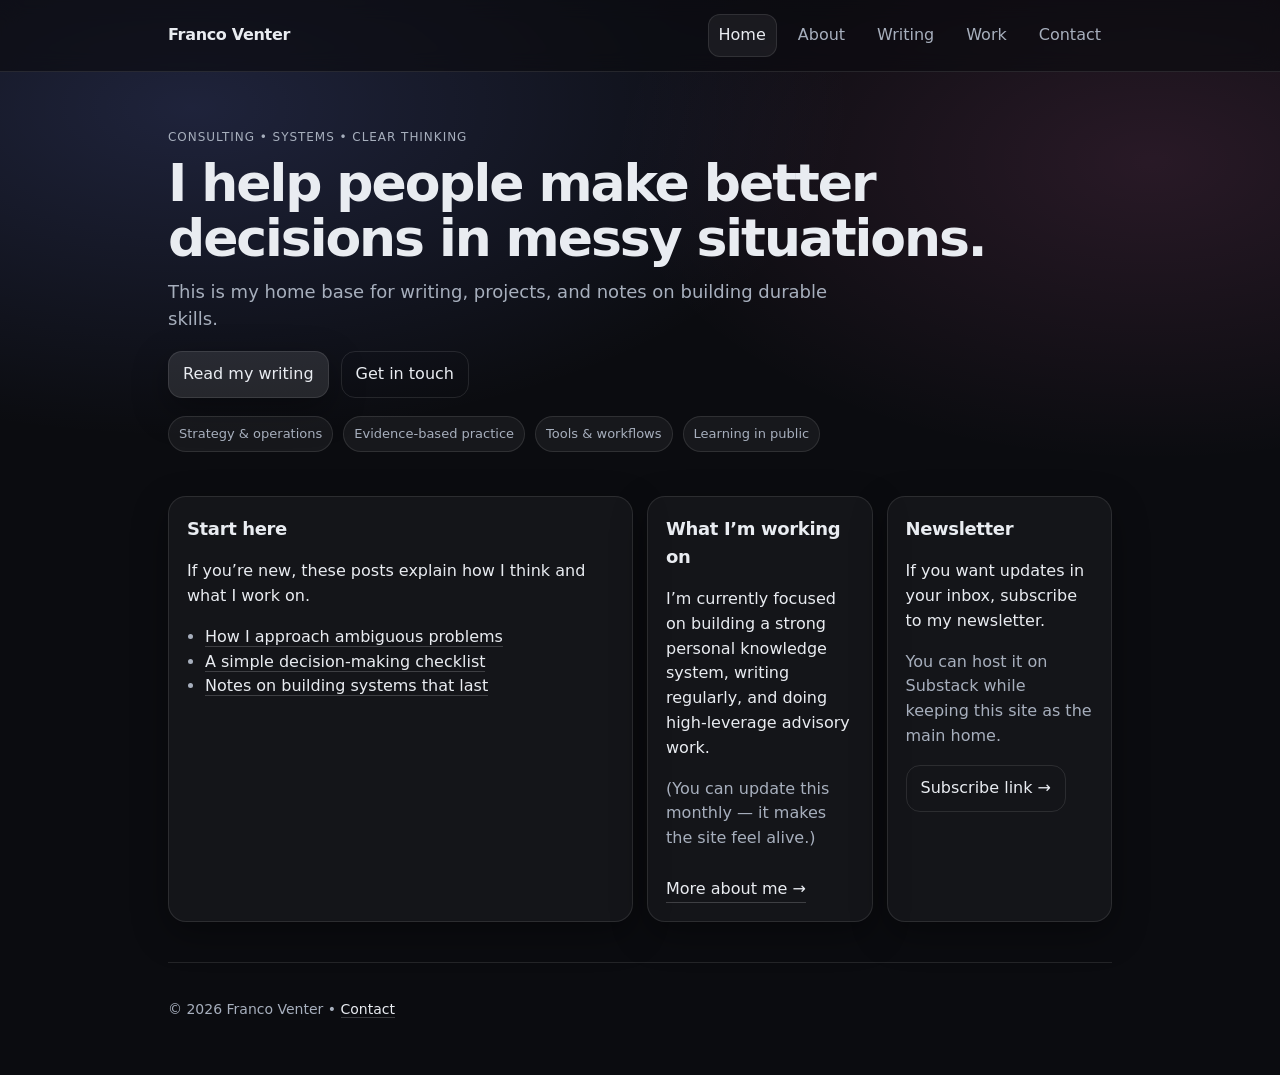
==== index.html @ a96e70d2 "Initial commit" ====
<!doctype html>
<html lang="en">
<head>
  <meta charset="UTF-8" />
  <meta name="viewport" content="width=device-width, initial-scale=1" />
  <title>Franco Venter</title>
  <meta name="description" content="Personal site of Franco Venter — writing, work, and ways to connect." />
  <link rel="stylesheet" href="css/styles.css" />
</head>

<body>
  <header class="site-header">
    <div class="container">
      <a class="brand" href="index.html">Franco Venter</a>

      <nav class="nav">
        <a class="nav-link is-active" href="index.html">Home</a>
        <a class="nav-link" href="about.html">About</a>
        <a class="nav-link" href="writing.html">Writing</a>
        <a class="nav-link" href="work.html">Work</a>
        <a class="nav-link" href="contact.html">Contact</a>
      </nav>
    </div>
  </header>

  <main class="container">
    <section class="hero">
      <p class="kicker">Consulting • Systems • Clear thinking</p>
      <h1>I help people make better decisions in messy situations.</h1>
      <p class="lede">
        This is my home base for writing, projects, and notes on building durable skills.
      </p>

      <div class="cta-row">
        <a class="button" href="writing.html">Read my writing</a>
        <a class="button button-ghost" href="contact.html">Get in touch</a>
      </div>

      <div class="pill-row">
        <span class="pill">Strategy & operations</span>
        <span class="pill">Evidence-based practice</span>
        <span class="pill">Tools & workflows</span>
        <span class="pill">Learning in public</span>
      </div>
    </section>

    <section class="grid">
      <article class="card">
        <h2>Start here</h2>
        <p>
          If you’re new, these posts explain how I think and what I work on.
        </p>
        <ul class="list">
          <li><a href="posts/post-1.html">How I approach ambiguous problems</a></li>
          <li><a href="posts/post-2.html">A simple decision-making checklist</a></li>
          <li><a href="posts/post-3.html">Notes on building systems that last</a></li>
        </ul>
      </article>

      <article class="card">
        <h2>What I’m working on</h2>
        <p>
          I’m currently focused on building a strong personal knowledge system, writing regularly,
          and doing high-leverage advisory work.
        </p>
        <p class="muted">
          (You can update this monthly — it makes the site feel alive.)
        </p>
        <a class="text-link" href="about.html">More about me →</a>
      </article>

      <article class="card">
        <h2>Newsletter</h2>
        <p>
          If you want updates in your inbox, subscribe to my newsletter.
        </p>
        <p class="muted">
          You can host it on Substack while keeping this site as the main home.
        </p>
        <a class="button button-ghost" href="contact.html">Subscribe link →</a>
      </article>
    </section>

    <footer class="footer">
      <p>© <span id="year"></span> Franco Venter • <a href="contact.html">Contact</a></p>
    </footer>
  </main>

  <script>
    document.getElementById("year").textContent = new Date().getFullYear();
  </script>
</body>
</html>
---- css/styles.css ----
:root{
  --bg: #0b0c10;
  --panel: #101218;
  --text: #e9ecf1;
  --muted: #a7afbd;
  --border: rgba(255,255,255,.10);
  --shadow: 0 12px 35px rgba(0,0,0,.35);
  --radius: 18px;
  --max: 980px;
}

*{ box-sizing: border-box; }

html, body{
  margin: 0;
  padding: 0;
  background: radial-gradient(1200px 600px at 15% 10%, rgba(120,140,255,.18), transparent 55%),
              radial-gradient(900px 500px at 90% 15%, rgba(255,120,200,.12), transparent 60%),
              var(--bg);
  color: var(--text);
  font-family: ui-sans-serif, system-ui, -apple-system, Segoe UI, Roboto, Helvetica, Arial, "Apple Color Emoji","Segoe UI Emoji";
  line-height: 1.55;
}

a{ color: inherit; }

.container{
  width: 100%;
  max-width: var(--max);
  margin: 0 auto;
  padding: 0 18px;
}

.site-header{
  position: sticky;
  top: 0;
  z-index: 50;
  backdrop-filter: blur(10px);
  background: rgba(11,12,16,.65);
  border-bottom: 1px solid var(--border);
}

.site-header .container{
  display: flex;
  align-items: center;
  justify-content: space-between;
  padding: 14px 18px;
}

.brand{
  font-weight: 700;
  letter-spacing: -0.02em;
  text-decoration: none;
}

.nav{
  display: flex;
  gap: 10px;
  flex-wrap: wrap;
  justify-content: flex-end;
}

.nav-link{
  text-decoration: none;
  padding: 8px 10px;
  border-radius: 12px;
  border: 1px solid transparent;
  color: var(--muted);
}

.nav-link:hover{
  border-color: var(--border);
  color: var(--text);
}

.nav-link.is-active{
  background: rgba(255,255,255,.06);
  border-color: var(--border);
  color: var(--text);
}

.hero{
  padding: 56px 0 26px;
}

.kicker{
  margin: 0 0 10px;
  color: var(--muted);
  letter-spacing: .08em;
  text-transform: uppercase;
  font-size: 12px;
}

h1{
  margin: 0 0 12px;
  font-size: clamp(34px, 4.5vw, 52px);
  letter-spacing: -0.04em;
  line-height: 1.05;
}

.lede{
  margin: 0 0 18px;
  color: var(--muted);
  font-size: 18px;
  max-width: 62ch;
}

.cta-row{
  display: flex;
  gap: 12px;
  flex-wrap: wrap;
  margin: 16px 0 18px;
}

.button{
  display: inline-flex;
  align-items: center;
  justify-content: center;
  padding: 10px 14px;
  border-radius: 14px;
  background: rgba(255,255,255,.10);
  border: 1px solid var(--border);
  text-decoration: none;
  box-shadow: var(--shadow);
}

.button:hover{
  background: rgba(255,255,255,.14);
}

.button-ghost{
  background: transparent;
  box-shadow: none;
}

.pill-row{
  display: flex;
  gap: 10px;
  flex-wrap: wrap;
}

.pill{
  padding: 7px 10px;
  border-radius: 999px;
  border: 1px solid var(--border);
  background: rgba(255,255,255,.05);
  color: var(--muted);
  font-size: 13px;
}

.grid{
  display: grid;
  grid-template-columns: repeat(12, 1fr);
  gap: 14px;
  padding: 18px 0 40px;
}

.card{
  grid-column: span 12;
  padding: 18px;
  border-radius: var(--radius);
  background: rgba(255,255,255,.04);
  border: 1px solid var(--border);
  box-shadow: var(--shadow);
}

@media (min-width: 880px){
  .card:nth-child(1){ grid-column: span 6; }
  .card:nth-child(2){ grid-column: span 3; }
  .card:nth-child(3){ grid-column: span 3; }
}

h2{
  margin: 0 0 10px;
  font-size: 18px;
  letter-spacing: -0.02em;
}

.list{
  margin: 10px 0 0;
  padding-left: 18px;
  color: var(--muted);
}

.list a{
  color: var(--text);
  text-decoration: none;
  border-bottom: 1px solid rgba(255,255,255,.18);
}

.list a:hover{
  border-bottom-color: rgba(255,255,255,.35);
}

.muted{
  color: var(--muted);
}

.text-link{
  display: inline-block;
  margin-top: 10px;
  color: var(--text);
  text-decoration: none;
  border-bottom: 1px solid rgba(255,255,255,.18);
}

.text-link:hover{
  border-bottom-color: rgba(255,255,255,.35);
}

.footer{
  padding: 22px 0 40px;
  border-top: 1px solid var(--border);
  color: var(--muted);
  font-size: 14px;
}

.footer a{
  color: var(--text);
  text-decoration: none;
  border-bottom: 1px solid rgba(255,255,255,.18);
}
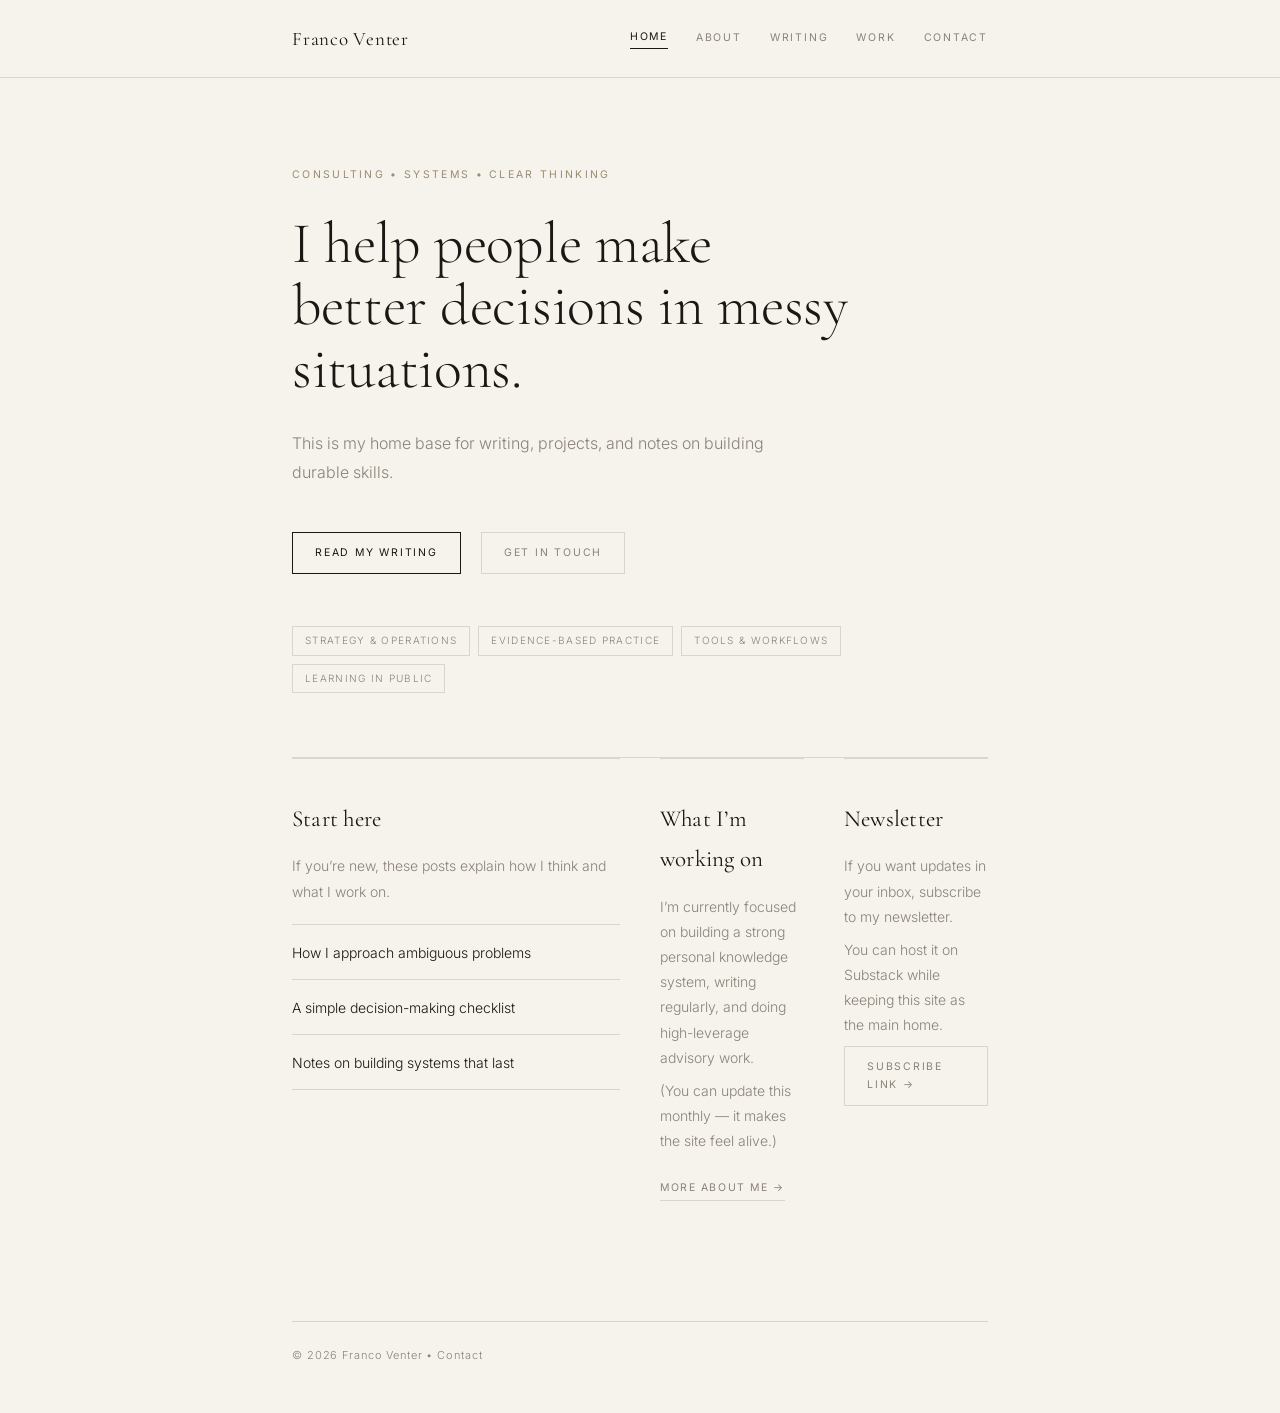
==== commit f3589aa0: "Redesign site with luxury editorial aesthetic Replace dark glassmorphism theme with warm ivory, deep" ====
--- a/index.html
+++ b/index.html
@@ -5,6 +5,8 @@
   <meta name="viewport" content="width=device-width, initial-scale=1" />
   <title>Franco Venter</title>
   <meta name="description" content="Personal site of Franco Venter — writing, work, and ways to connect." />
+  <link rel="preconnect" href="https://fonts.googleapis.com" />
+  <link rel="preconnect" href="https://fonts.gstatic.com" crossorigin />
   <link rel="stylesheet" href="css/styles.css" />
 </head>
 
--- a/css/styles.css
+++ b/css/styles.css
@@ -1,222 +1,413 @@
-:root{
-  --bg: #0b0c10;
-  --panel: #101218;
-  --text: #e9ecf1;
-  --muted: #a7afbd;
-  --border: rgba(255,255,255,.10);
-  --shadow: 0 12px 35px rgba(0,0,0,.35);
-  --radius: 18px;
-  --max: 980px;
-}
-
-*{ box-sizing: border-box; }
-
-html, body{
+/* =====================================================
+   Franco Venter — Personal Site
+   Design: Luxury editorial — warm ivory, deep ink,
+   champagne gold accent. Cormorant Garamond + Inter.
+   ===================================================== */
+
+@import url('https://fonts.googleapis.com/css2?family=Cormorant+Garamond:ital,wght@0,300;0,400;0,500;1,300;1,400&family=Inter:wght@300;400&display=swap');
+
+/* ─── Tokens ──────────────────────────────────────────── */
+
+:root {
+  --ivory:  #F6F3EC;     /* warm off-white base              */
+  --ink:    #1A1714;     /* near-black, slightly warm        */
+  --gold:   #9B8B72;     /* muted champagne — use sparingly  */
+  --muted:  #8A8278;     /* secondary text, borders          */
+  --border: rgba(26, 23, 20, 0.13);
+  --max:    760px;
+  --ease:   cubic-bezier(0.4, 0, 0.2, 1);
+}
+
+/* ─── Reset ───────────────────────────────────────────── */
+
+*, *::before, *::after {
+  box-sizing: border-box;
   margin: 0;
   padding: 0;
-  background: radial-gradient(1200px 600px at 15% 10%, rgba(120,140,255,.18), transparent 55%),
-              radial-gradient(900px 500px at 90% 15%, rgba(255,120,200,.12), transparent 60%),
-              var(--bg);
-  color: var(--text);
-  font-family: ui-sans-serif, system-ui, -apple-system, Segoe UI, Roboto, Helvetica, Arial, "Apple Color Emoji","Segoe UI Emoji";
-  line-height: 1.55;
-}
-
-a{ color: inherit; }
-
-.container{
+}
+
+html {
+  font-size: 16px;
+  -webkit-font-smoothing: antialiased;
+  -moz-osx-font-smoothing: grayscale;
+  text-rendering: optimizeLegibility;
+}
+
+body {
+  background-color: var(--ivory);
+  color: var(--ink);
+  font-family: 'Inter', -apple-system, 'Helvetica Neue', sans-serif;
+  font-weight: 300;
+  line-height: 1.75;
+}
+
+a {
+  color: inherit;
+  text-decoration: none;
+}
+
+/* ─── Page entrance ───────────────────────────────────── */
+
+@keyframes pageIn {
+  from { opacity: 0; transform: translateY(10px); }
+  to   { opacity: 1; transform: translateY(0);    }
+}
+
+main {
+  animation: pageIn 0.75s var(--ease) both;
+}
+
+/* ─── Container ───────────────────────────────────────── */
+
+.container {
   width: 100%;
   max-width: var(--max);
   margin: 0 auto;
-  padding: 0 18px;
-}
-
-.site-header{
+  padding: 0 32px;
+}
+
+/* ─── Header ──────────────────────────────────────────── */
+
+.site-header {
   position: sticky;
   top: 0;
   z-index: 50;
-  backdrop-filter: blur(10px);
-  background: rgba(11,12,16,.65);
+  background-color: var(--ivory);
   border-bottom: 1px solid var(--border);
 }
 
-.site-header .container{
+.site-header .container {
   display: flex;
   align-items: center;
   justify-content: space-between;
-  padding: 14px 18px;
-}
-
-.brand{
-  font-weight: 700;
-  letter-spacing: -0.02em;
-  text-decoration: none;
-}
-
-.nav{
+  padding-top: 22px;
+  padding-bottom: 22px;
+}
+
+.brand {
+  font-family: 'Cormorant Garamond', Georgia, serif;
+  font-size: 19px;
+  font-weight: 400;
+  letter-spacing: 0.04em;
+  color: var(--ink);
+}
+
+.nav {
   display: flex;
-  gap: 10px;
+  gap: 28px;
   flex-wrap: wrap;
   justify-content: flex-end;
-}
-
-.nav-link{
-  text-decoration: none;
-  padding: 8px 10px;
-  border-radius: 12px;
-  border: 1px solid transparent;
-  color: var(--muted);
-}
-
-.nav-link:hover{
-  border-color: var(--border);
-  color: var(--text);
-}
-
-.nav-link.is-active{
-  background: rgba(255,255,255,.06);
-  border-color: var(--border);
-  color: var(--text);
-}
-
-.hero{
-  padding: 56px 0 26px;
-}
-
-.kicker{
-  margin: 0 0 10px;
-  color: var(--muted);
-  letter-spacing: .08em;
-  text-transform: uppercase;
-  font-size: 12px;
-}
-
-h1{
-  margin: 0 0 12px;
-  font-size: clamp(34px, 4.5vw, 52px);
-  letter-spacing: -0.04em;
-  line-height: 1.05;
-}
-
-.lede{
-  margin: 0 0 18px;
-  color: var(--muted);
-  font-size: 18px;
-  max-width: 62ch;
-}
-
-.cta-row{
+  align-items: center;
+}
+
+.nav-link {
+  font-size: 10.5px;
+  font-weight: 400;
+  letter-spacing: 0.17em;
+  text-transform: uppercase;
+  color: var(--muted);
+  transition: color 0.35s var(--ease);
+}
+
+.nav-link:hover {
+  color: var(--ink);
+}
+
+.nav-link.is-active {
+  color: var(--ink);
+  border-bottom: 1px solid var(--ink);
+  padding-bottom: 1px;
+}
+
+/* ─── Hero ────────────────────────────────────────────── */
+
+.hero {
+  padding: 88px 0 64px;
+  border-bottom: 1px solid var(--border);
+}
+
+.kicker {
+  font-size: 10.5px;
+  font-weight: 400;
+  letter-spacing: 0.22em;
+  text-transform: uppercase;
+  color: var(--gold);
+  margin-bottom: 28px;
+}
+
+h1 {
+  font-family: 'Cormorant Garamond', Georgia, serif;
+  font-size: clamp(38px, 5.5vw, 58px);
+  font-weight: 300;
+  line-height: 1.08;
+  letter-spacing: -0.005em;
+  color: var(--ink);
+  max-width: 20ch;
+  margin-bottom: 28px;
+}
+
+.lede {
+  font-size: 16px;
+  font-weight: 300;
+  line-height: 1.85;
+  color: var(--muted);
+  max-width: 52ch;
+  margin-bottom: 44px;
+}
+
+/* ─── Buttons ─────────────────────────────────────────── */
+
+.cta-row {
   display: flex;
-  gap: 12px;
+  gap: 20px;
   flex-wrap: wrap;
-  margin: 16px 0 18px;
-}
-
-.button{
+  align-items: center;
+  margin-bottom: 52px;
+}
+
+.button {
   display: inline-flex;
   align-items: center;
-  justify-content: center;
-  padding: 10px 14px;
-  border-radius: 14px;
-  background: rgba(255,255,255,.10);
+  font-family: 'Inter', sans-serif;
+  font-size: 10.5px;
+  font-weight: 400;
+  letter-spacing: 0.17em;
+  text-transform: uppercase;
+  color: var(--ink);
+  padding: 11px 22px;
+  border: 1px solid var(--ink);
+  background: transparent;
+  transition: background-color 0.35s var(--ease), color 0.35s var(--ease);
+}
+
+.button:hover {
+  background-color: var(--ink);
+  color: var(--ivory);
+}
+
+.button-ghost {
+  border-color: var(--border);
+  color: var(--muted);
+}
+
+.button-ghost:hover {
+  background-color: transparent;
+  color: var(--ink);
+  border-color: var(--ink);
+}
+
+/* ─── Topic pills ─────────────────────────────────────── */
+
+.pill-row {
+  display: flex;
+  gap: 8px;
+  flex-wrap: wrap;
+}
+
+.pill {
+  font-size: 10px;
+  font-weight: 300;
+  letter-spacing: 0.13em;
+  text-transform: uppercase;
+  color: var(--muted);
+  padding: 5px 12px;
   border: 1px solid var(--border);
-  text-decoration: none;
-  box-shadow: var(--shadow);
-}
-
-.button:hover{
-  background: rgba(255,255,255,.14);
-}
-
-.button-ghost{
   background: transparent;
-  box-shadow: none;
-}
-
-.pill-row{
-  display: flex;
-  gap: 10px;
-  flex-wrap: wrap;
-}
-
-.pill{
-  padding: 7px 10px;
-  border-radius: 999px;
-  border: 1px solid var(--border);
-  background: rgba(255,255,255,.05);
-  color: var(--muted);
-  font-size: 13px;
-}
-
-.grid{
+}
+
+/* ─── Content grid ────────────────────────────────────── */
+
+.grid {
   display: grid;
   grid-template-columns: repeat(12, 1fr);
-  gap: 14px;
-  padding: 18px 0 40px;
-}
-
-.card{
+  column-gap: 40px;
+  padding: 0 0 80px;
+}
+
+.card {
   grid-column: span 12;
-  padding: 18px;
-  border-radius: var(--radius);
-  background: rgba(255,255,255,.04);
-  border: 1px solid var(--border);
-  box-shadow: var(--shadow);
-}
-
-@media (min-width: 880px){
-  .card:nth-child(1){ grid-column: span 6; }
-  .card:nth-child(2){ grid-column: span 3; }
-  .card:nth-child(3){ grid-column: span 3; }
-}
-
-h2{
-  margin: 0 0 10px;
-  font-size: 18px;
-  letter-spacing: -0.02em;
-}
-
-.list{
-  margin: 10px 0 0;
-  padding-left: 18px;
-  color: var(--muted);
-}
-
-.list a{
-  color: var(--text);
-  text-decoration: none;
-  border-bottom: 1px solid rgba(255,255,255,.18);
-}
-
-.list a:hover{
-  border-bottom-color: rgba(255,255,255,.35);
-}
-
-.muted{
-  color: var(--muted);
-}
-
-.text-link{
+  padding: 40px 0;
+  border-top: 1px solid var(--border);
+  background: transparent;
+}
+
+@media (min-width: 880px) {
+  .card:nth-child(1) { grid-column: span 6; }
+  .card:nth-child(2) { grid-column: span 3; }
+  .card:nth-child(3) { grid-column: span 3; }
+}
+
+/* ─── Typography ──────────────────────────────────────── */
+
+h2 {
+  font-family: 'Cormorant Garamond', Georgia, serif;
+  font-size: 23px;
+  font-weight: 400;
+  letter-spacing: 0.01em;
+  color: var(--ink);
+  margin-bottom: 14px;
+}
+
+.card > p {
+  font-size: 14px;
+  font-weight: 300;
+  color: var(--muted);
+  line-height: 1.8;
+  margin-bottom: 8px;
+}
+
+/* Article list */
+.list {
+  list-style: none;
+  padding: 0;
+  margin: 20px 0 0;
+}
+
+.list li {
+  border-top: 1px solid var(--border);
+  padding: 13px 0;
+}
+
+.list li:last-child {
+  border-bottom: 1px solid var(--border);
+}
+
+.list a {
+  font-size: 14px;
+  font-weight: 300;
+  color: var(--ink);
+  transition: color 0.35s var(--ease);
+}
+
+.list a:hover {
+  color: var(--gold);
+}
+
+.muted {
+  font-size: 13px;
+  color: var(--muted);
+  font-weight: 300;
+}
+
+/* Text link — small-caps arrow style */
+.text-link {
   display: inline-block;
-  margin-top: 10px;
-  color: var(--text);
-  text-decoration: none;
-  border-bottom: 1px solid rgba(255,255,255,.18);
-}
-
-.text-link:hover{
-  border-bottom-color: rgba(255,255,255,.35);
-}
-
-.footer{
-  padding: 22px 0 40px;
+  margin-top: 18px;
+  font-size: 10.5px;
+  font-weight: 400;
+  letter-spacing: 0.15em;
+  text-transform: uppercase;
+  color: var(--muted);
+  border-bottom: 1px solid var(--border);
+  padding-bottom: 2px;
+  transition: color 0.35s var(--ease), border-color 0.35s var(--ease);
+}
+
+.text-link:hover {
+  color: var(--ink);
+  border-color: var(--ink);
+}
+
+/* ─── Footer ──────────────────────────────────────────── */
+
+.footer {
+  padding: 24px 0 48px;
   border-top: 1px solid var(--border);
-  color: var(--muted);
+  font-size: 11px;
+  font-weight: 300;
+  letter-spacing: 0.08em;
+  color: var(--muted);
+}
+
+.footer a {
+  color: var(--muted);
+  transition: color 0.35s var(--ease);
+}
+
+.footer a:hover {
+  color: var(--ink);
+}
+
+/* ─── Inner pages ─────────────────────────────────────── */
+
+.page-header {
+  padding: 72px 0 56px;
+  border-bottom: 1px solid var(--border);
+}
+
+.page-label {
+  font-size: 10.5px;
+  font-weight: 400;
+  letter-spacing: 0.22em;
+  text-transform: uppercase;
+  color: var(--gold);
+  margin-bottom: 20px;
+}
+
+.page-title {
+  font-family: 'Cormorant Garamond', Georgia, serif;
+  font-size: clamp(32px, 4vw, 48px);
+  font-weight: 300;
+  line-height: 1.1;
+  letter-spacing: -0.005em;
+  color: var(--ink);
+}
+
+.page-body {
+  padding: 56px 0 80px;
+}
+
+.page-note {
   font-size: 14px;
-}
-
-.footer a{
-  color: var(--text);
-  text-decoration: none;
-  border-bottom: 1px solid rgba(255,255,255,.18);
-}
+  font-weight: 300;
+  color: var(--muted);
+  line-height: 1.85;
+  max-width: 52ch;
+}
+
+/* ─── Responsive ──────────────────────────────────────── */
+
+@media (max-width: 600px) {
+  .container {
+    padding: 0 20px;
+  }
+
+  .site-header .container {
+    padding-top: 18px;
+    padding-bottom: 18px;
+    gap: 16px;
+  }
+
+  .brand {
+    font-size: 17px;
+  }
+
+  .nav {
+    gap: 16px;
+  }
+
+  .nav-link {
+    font-size: 9.5px;
+    letter-spacing: 0.13em;
+  }
+
+  .hero {
+    padding: 56px 0 48px;
+  }
+
+  h1 {
+    max-width: none;
+  }
+
+  .cta-row {
+    gap: 14px;
+  }
+
+  .button {
+    padding: 10px 18px;
+  }
+
+  .page-header {
+    padding: 52px 0 40px;
+  }
+}
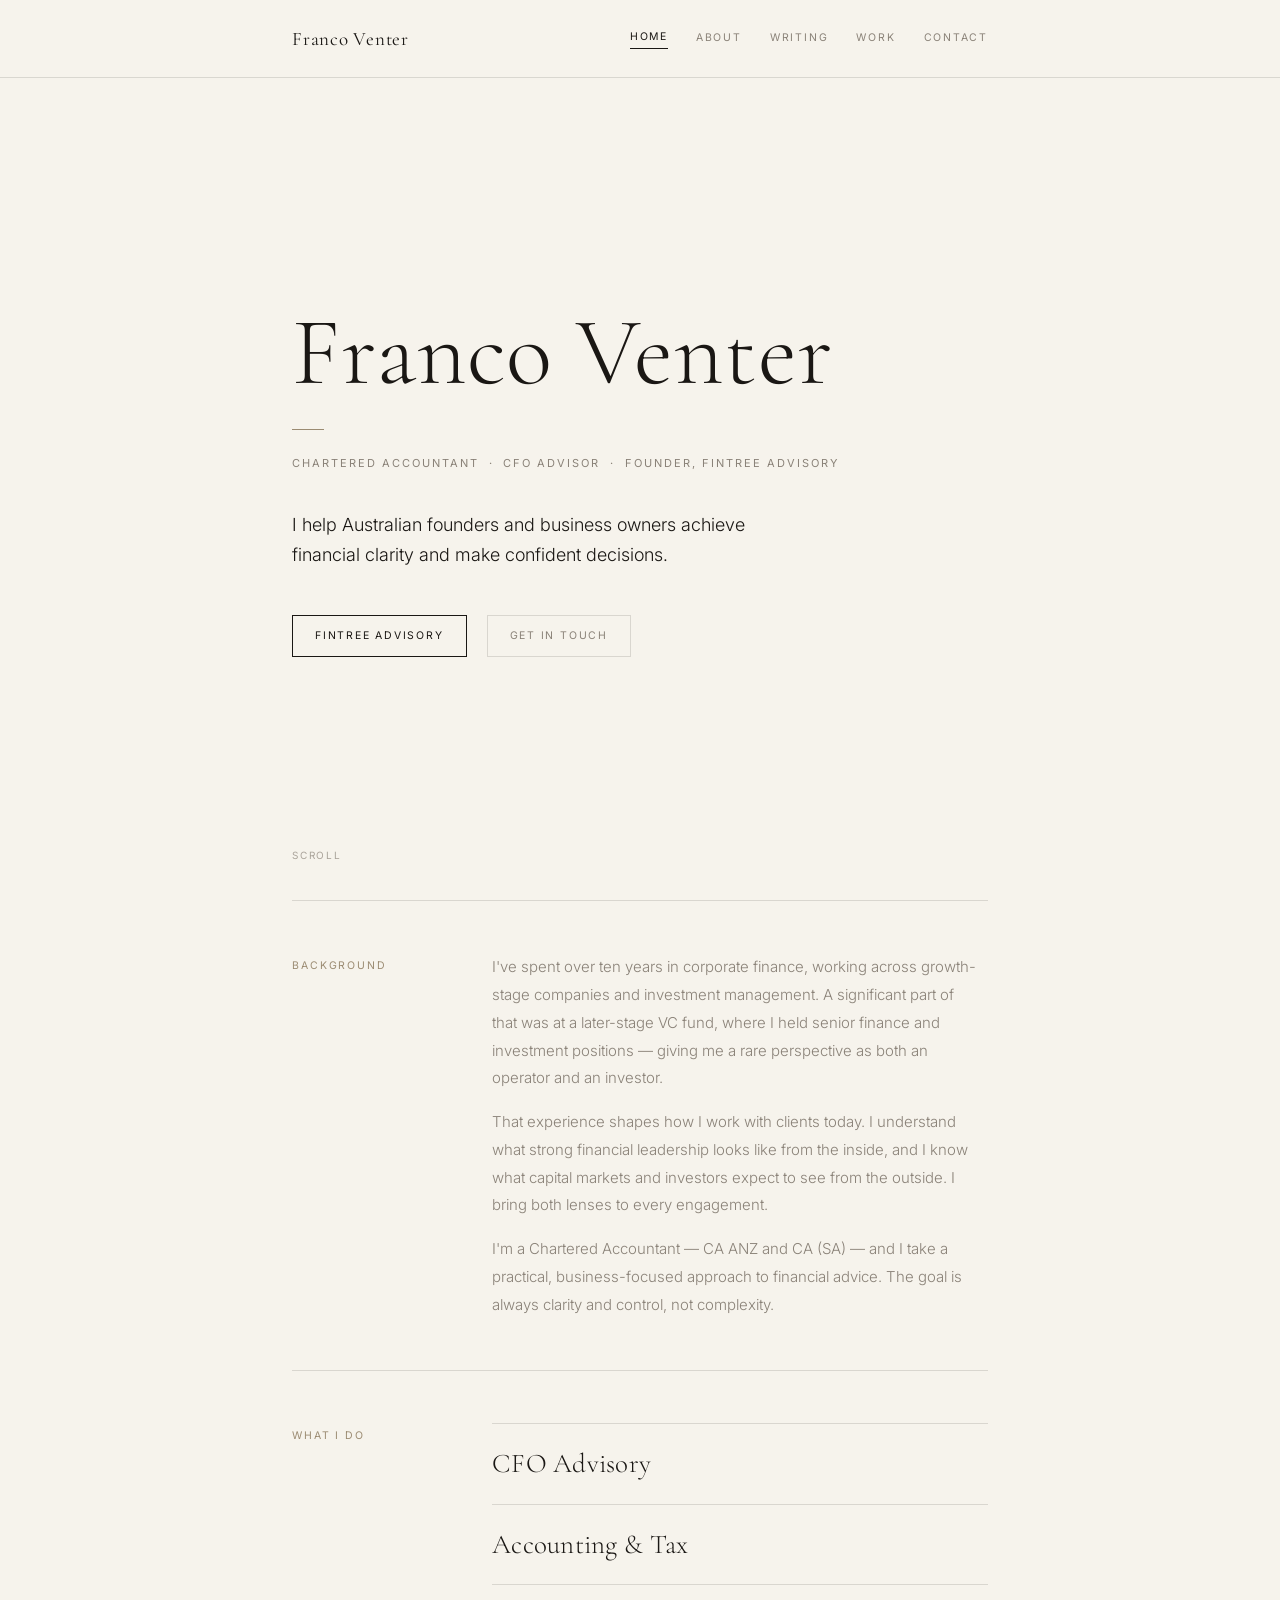
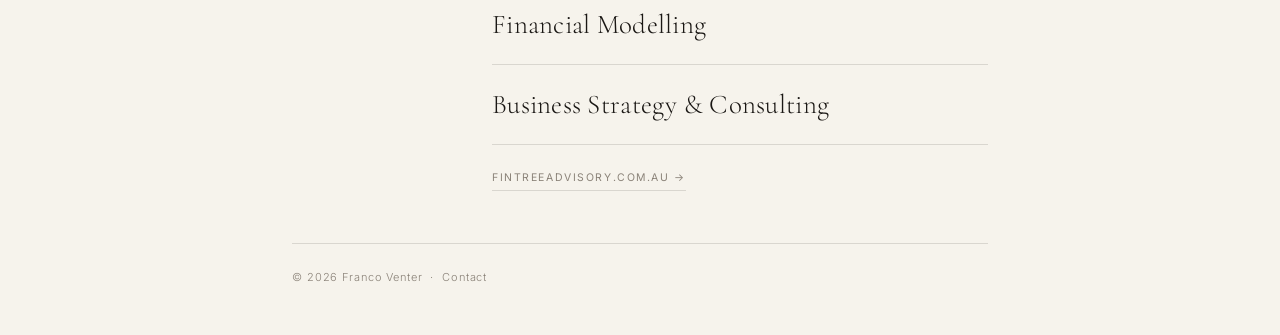
==== commit a946ab59: "Redesign home page layout and populate about page Home: replace card grid with minimal full-viewport" ====
--- a/index.html
+++ b/index.html
@@ -4,7 +4,7 @@
   <meta charset="UTF-8" />
   <meta name="viewport" content="width=device-width, initial-scale=1" />
   <title>Franco Venter</title>
-  <meta name="description" content="Personal site of Franco Venter — writing, work, and ways to connect." />
+  <meta name="description" content="Franco Venter — Chartered Accountant, CFO advisor, and founder of Fintree Advisory. Helping Australian founders and business owners achieve financial clarity." />
   <link rel="preconnect" href="https://fonts.googleapis.com" />
   <link rel="preconnect" href="https://fonts.gstatic.com" crossorigin />
   <link rel="stylesheet" href="css/styles.css" />
@@ -26,66 +26,65 @@
   </header>
 
   <main class="container">
+
+    <!-- ── Hero: full-viewport statement ── -->
     <section class="hero">
-      <p class="kicker">Consulting • Systems • Clear thinking</p>
-      <h1>I help people make better decisions in messy situations.</h1>
+      <h1 class="hero-name">Franco Venter</h1>
+      <div class="hero-rule"></div>
+      <p class="hero-descriptor">Chartered Accountant &nbsp;·&nbsp; CFO Advisor &nbsp;·&nbsp; Founder, Fintree Advisory</p>
       <p class="lede">
-        This is my home base for writing, projects, and notes on building durable skills.
+        I help Australian founders and business owners
+        achieve financial clarity and make confident decisions.
       </p>
-
       <div class="cta-row">
-        <a class="button" href="writing.html">Read my writing</a>
+        <a class="button" href="https://www.fintreeadvisory.com.au" target="_blank" rel="noopener">Fintree Advisory</a>
         <a class="button button-ghost" href="contact.html">Get in touch</a>
       </div>
+      <span class="scroll-hint">Scroll</span>
+    </section>
 
-      <div class="pill-row">
-        <span class="pill">Strategy & operations</span>
-        <span class="pill">Evidence-based practice</span>
-        <span class="pill">Tools & workflows</span>
-        <span class="pill">Learning in public</span>
+    <!-- ── Background ── -->
+    <section class="section">
+      <p class="section-label">Background</p>
+      <div class="section-body">
+        <p>
+          I've spent over ten years in corporate finance, working across growth-stage
+          companies and investment management. A significant part of that was at a
+          later-stage VC fund, where I held senior finance and investment positions —
+          giving me a rare perspective as both an operator and an investor.
+        </p>
+        <p>
+          That experience shapes how I work with clients today. I understand what
+          strong financial leadership looks like from the inside, and I know what
+          capital markets and investors expect to see from the outside. I bring
+          both lenses to every engagement.
+        </p>
+        <p>
+          I'm a Chartered Accountant — CA ANZ and CA (SA) — and I take a practical,
+          business-focused approach to financial advice. The goal is always clarity
+          and control, not complexity.
+        </p>
       </div>
     </section>
 
-    <section class="grid">
-      <article class="card">
-        <h2>Start here</h2>
-        <p>
-          If you’re new, these posts explain how I think and what I work on.
-        </p>
-        <ul class="list">
-          <li><a href="posts/post-1.html">How I approach ambiguous problems</a></li>
-          <li><a href="posts/post-2.html">A simple decision-making checklist</a></li>
-          <li><a href="posts/post-3.html">Notes on building systems that last</a></li>
+    <!-- ── What I do ── -->
+    <section class="section">
+      <p class="section-label">What I do</p>
+      <div class="section-body">
+        <ul class="service-list">
+          <li>CFO Advisory</li>
+          <li>Accounting &amp; Tax</li>
+          <li>Financial Modelling</li>
+          <li>Business Strategy &amp; Consulting</li>
         </ul>
-      </article>
-
-      <article class="card">
-        <h2>What I’m working on</h2>
-        <p>
-          I’m currently focused on building a strong personal knowledge system, writing regularly,
-          and doing high-leverage advisory work.
-        </p>
-        <p class="muted">
-          (You can update this monthly — it makes the site feel alive.)
-        </p>
-        <a class="text-link" href="about.html">More about me →</a>
-      </article>
-
-      <article class="card">
-        <h2>Newsletter</h2>
-        <p>
-          If you want updates in your inbox, subscribe to my newsletter.
-        </p>
-        <p class="muted">
-          You can host it on Substack while keeping this site as the main home.
-        </p>
-        <a class="button button-ghost" href="contact.html">Subscribe link →</a>
-      </article>
+        <a class="text-link" href="https://www.fintreeadvisory.com.au" target="_blank" rel="noopener">fintreeadvisory.com.au →</a>
+      </div>
     </section>
 
     <footer class="footer">
-      <p>© <span id="year"></span> Franco Venter • <a href="contact.html">Contact</a></p>
+      <p>© <span id="year"></span> Franco Venter &nbsp;·&nbsp; <a href="contact.html">Contact</a></p>
     </footer>
+
   </main>
 
   <script>
@@ -93,5 +92,3 @@
   </script>
 </body>
 </html>
-
-
--- a/css/styles.css
+++ b/css/styles.css
@@ -9,13 +9,14 @@
 /* ─── Tokens ──────────────────────────────────────────── */
 
 :root {
-  --ivory:  #F6F3EC;     /* warm off-white base              */
-  --ink:    #1A1714;     /* near-black, slightly warm        */
-  --gold:   #9B8B72;     /* muted champagne — use sparingly  */
-  --muted:  #8A8278;     /* secondary text, borders          */
-  --border: rgba(26, 23, 20, 0.13);
-  --max:    760px;
-  --ease:   cubic-bezier(0.4, 0, 0.2, 1);
+  --ivory:     #F6F3EC;
+  --ink:       #1A1714;
+  --gold:      #9B8B72;
+  --muted:     #8A8278;
+  --border:    rgba(26, 23, 20, 0.13);
+  --max:       760px;
+  --ease:      cubic-bezier(0.4, 0, 0.2, 1);
+  --header-h:  78px;   /* keep in sync with header padding */
 }
 
 /* ─── Reset ───────────────────────────────────────────── */
@@ -119,40 +120,62 @@
   padding-bottom: 1px;
 }
 
-/* ─── Hero ────────────────────────────────────────────── */
+/* ─── Hero (home) ─────────────────────────────────────── */
 
 .hero {
-  padding: 88px 0 64px;
-  border-bottom: 1px solid var(--border);
-}
-
-.kicker {
-  font-size: 10.5px;
-  font-weight: 400;
-  letter-spacing: 0.22em;
-  text-transform: uppercase;
-  color: var(--gold);
+  min-height: calc(100svh - var(--header-h));
+  display: flex;
+  flex-direction: column;
+  justify-content: center;
+  padding: 64px 0 80px;
+  position: relative;
+}
+
+.hero-name {
+  font-family: 'Cormorant Garamond', Georgia, serif;
+  font-size: clamp(56px, 10vw, 96px);
+  font-weight: 300;
+  line-height: 1;
+  letter-spacing: 0.01em;
+  color: var(--ink);
   margin-bottom: 28px;
 }
 
-h1 {
-  font-family: 'Cormorant Garamond', Georgia, serif;
-  font-size: clamp(38px, 5.5vw, 58px);
-  font-weight: 300;
-  line-height: 1.08;
-  letter-spacing: -0.005em;
-  color: var(--ink);
-  max-width: 20ch;
-  margin-bottom: 28px;
+.hero-rule {
+  width: 32px;
+  height: 1px;
+  background-color: var(--gold);
+  margin-bottom: 24px;
+}
+
+.hero-descriptor {
+  font-size: 11px;
+  font-weight: 400;
+  letter-spacing: 0.18em;
+  text-transform: uppercase;
+  color: var(--muted);
+  margin-bottom: 36px;
 }
 
 .lede {
-  font-size: 16px;
-  font-weight: 300;
-  line-height: 1.85;
-  color: var(--muted);
-  max-width: 52ch;
+  font-size: 18px;
+  font-weight: 300;
+  line-height: 1.7;
+  color: var(--ink);
+  max-width: 44ch;
   margin-bottom: 44px;
+}
+
+.scroll-hint {
+  position: absolute;
+  bottom: 36px;
+  left: 0;
+  font-size: 10px;
+  font-weight: 400;
+  letter-spacing: 0.18em;
+  text-transform: uppercase;
+  color: var(--muted);
+  opacity: 0.7;
 }
 
 /* ─── Buttons ─────────────────────────────────────────── */
@@ -162,7 +185,6 @@
   gap: 20px;
   flex-wrap: wrap;
   align-items: center;
-  margin-bottom: 52px;
 }
 
 .button {
@@ -196,103 +218,64 @@
   border-color: var(--ink);
 }
 
-/* ─── Topic pills ─────────────────────────────────────── */
-
-.pill-row {
-  display: flex;
-  gap: 8px;
-  flex-wrap: wrap;
-}
-
-.pill {
-  font-size: 10px;
-  font-weight: 300;
-  letter-spacing: 0.13em;
-  text-transform: uppercase;
-  color: var(--muted);
-  padding: 5px 12px;
-  border: 1px solid var(--border);
-  background: transparent;
-}
-
-/* ─── Content grid ────────────────────────────────────── */
-
-.grid {
+/* ─── Content sections (home, below fold) ─────────────── */
+
+.section {
   display: grid;
-  grid-template-columns: repeat(12, 1fr);
-  column-gap: 40px;
-  padding: 0 0 80px;
-}
-
-.card {
-  grid-column: span 12;
-  padding: 40px 0;
+  grid-template-columns: 148px 1fr;
+  gap: 0 52px;
+  padding: 52px 0;
   border-top: 1px solid var(--border);
-  background: transparent;
-}
-
-@media (min-width: 880px) {
-  .card:nth-child(1) { grid-column: span 6; }
-  .card:nth-child(2) { grid-column: span 3; }
-  .card:nth-child(3) { grid-column: span 3; }
-}
-
-/* ─── Typography ──────────────────────────────────────── */
-
-h2 {
-  font-family: 'Cormorant Garamond', Georgia, serif;
-  font-size: 23px;
-  font-weight: 400;
-  letter-spacing: 0.01em;
-  color: var(--ink);
-  margin-bottom: 14px;
-}
-
-.card > p {
-  font-size: 14px;
-  font-weight: 300;
-  color: var(--muted);
-  line-height: 1.8;
-  margin-bottom: 8px;
-}
-
-/* Article list */
-.list {
+}
+
+.section-label {
+  font-size: 10.5px;
+  font-weight: 400;
+  letter-spacing: 0.18em;
+  text-transform: uppercase;
+  color: var(--gold);
+  padding-top: 4px;   /* optical alignment with first line of body text */
+}
+
+.section-body p {
+  font-size: 15px;
+  font-weight: 300;
+  line-height: 1.85;
+  color: var(--muted);
+  max-width: 54ch;
+  margin-bottom: 16px;
+}
+
+.section-body p:last-child {
+  margin-bottom: 0;
+}
+
+/* Service list — large serif, hairline-ruled */
+.service-list {
   list-style: none;
   padding: 0;
-  margin: 20px 0 0;
-}
-
-.list li {
+  margin: 0;
+}
+
+.service-list li {
+  font-family: 'Cormorant Garamond', Georgia, serif;
+  font-size: 27px;
+  font-weight: 300;
+  color: var(--ink);
+  padding: 16px 0;
+  border-bottom: 1px solid var(--border);
+  letter-spacing: 0.01em;
+  transition: color 0.3s var(--ease);
+}
+
+.service-list li:first-child {
   border-top: 1px solid var(--border);
-  padding: 13px 0;
-}
-
-.list li:last-child {
-  border-bottom: 1px solid var(--border);
-}
-
-.list a {
-  font-size: 14px;
-  font-weight: 300;
-  color: var(--ink);
-  transition: color 0.35s var(--ease);
-}
-
-.list a:hover {
-  color: var(--gold);
-}
-
-.muted {
-  font-size: 13px;
-  color: var(--muted);
-  font-weight: 300;
 }
 
 /* Text link — small-caps arrow style */
 .text-link {
   display: inline-block;
-  margin-top: 18px;
+  margin-top: 24px;
   font-size: 10.5px;
   font-weight: 400;
   letter-spacing: 0.15em;
@@ -368,6 +351,10 @@
 /* ─── Responsive ──────────────────────────────────────── */
 
 @media (max-width: 600px) {
+  :root {
+    --header-h: 67px;
+  }
+
   .container {
     padding: 0 20px;
   }
@@ -392,10 +379,17 @@
   }
 
   .hero {
-    padding: 56px 0 48px;
-  }
-
-  h1 {
+    padding: 48px 0 64px;
+    justify-content: flex-start;
+    padding-top: 56px;
+  }
+
+  .scroll-hint {
+    display: none;
+  }
+
+  .lede {
+    font-size: 16px;
     max-width: none;
   }
 
@@ -407,6 +401,22 @@
     padding: 10px 18px;
   }
 
+  /* Stack section label above body on mobile */
+  .section {
+    grid-template-columns: 1fr;
+    gap: 14px 0;
+    padding: 40px 0;
+  }
+
+  .section-label {
+    padding-top: 0;
+  }
+
+  .service-list li {
+    font-size: 22px;
+    padding: 14px 0;
+  }
+
   .page-header {
     padding: 52px 0 40px;
   }
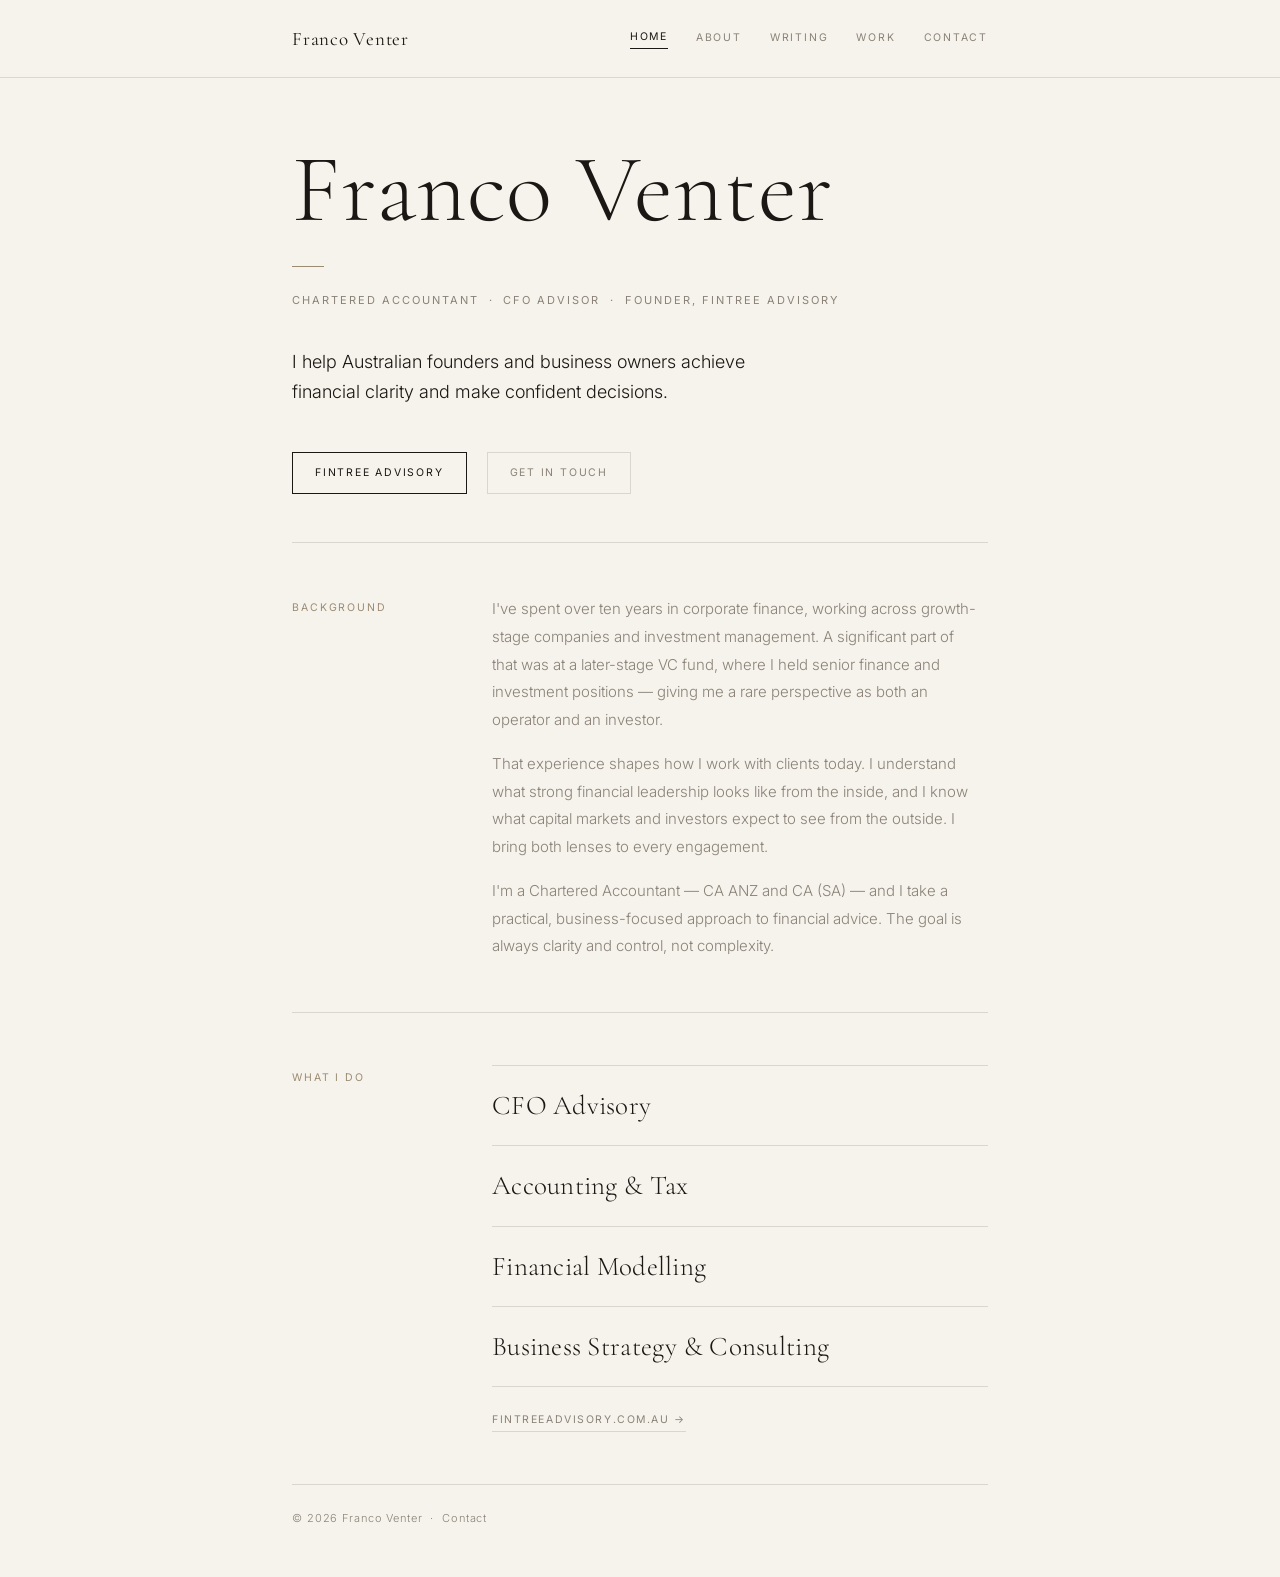
==== commit 14c84433: "about me update" ====
--- a/index.html
+++ b/index.html
@@ -40,7 +40,6 @@
         <a class="button" href="https://www.fintreeadvisory.com.au" target="_blank" rel="noopener">Fintree Advisory</a>
         <a class="button button-ghost" href="contact.html">Get in touch</a>
       </div>
-      <span class="scroll-hint">Scroll</span>
     </section>
 
     <!-- ── Background ── -->
--- a/css/styles.css
+++ b/css/styles.css
@@ -123,11 +123,11 @@
 /* ─── Hero (home) ─────────────────────────────────────── */
 
 .hero {
-  min-height: calc(100svh - var(--header-h));
+  /* min-height removed — was creating a large gap before Background */
   display: flex;
   flex-direction: column;
   justify-content: center;
-  padding: 64px 0 80px;
+  padding: 64px 0 48px;
   position: relative;
 }
 
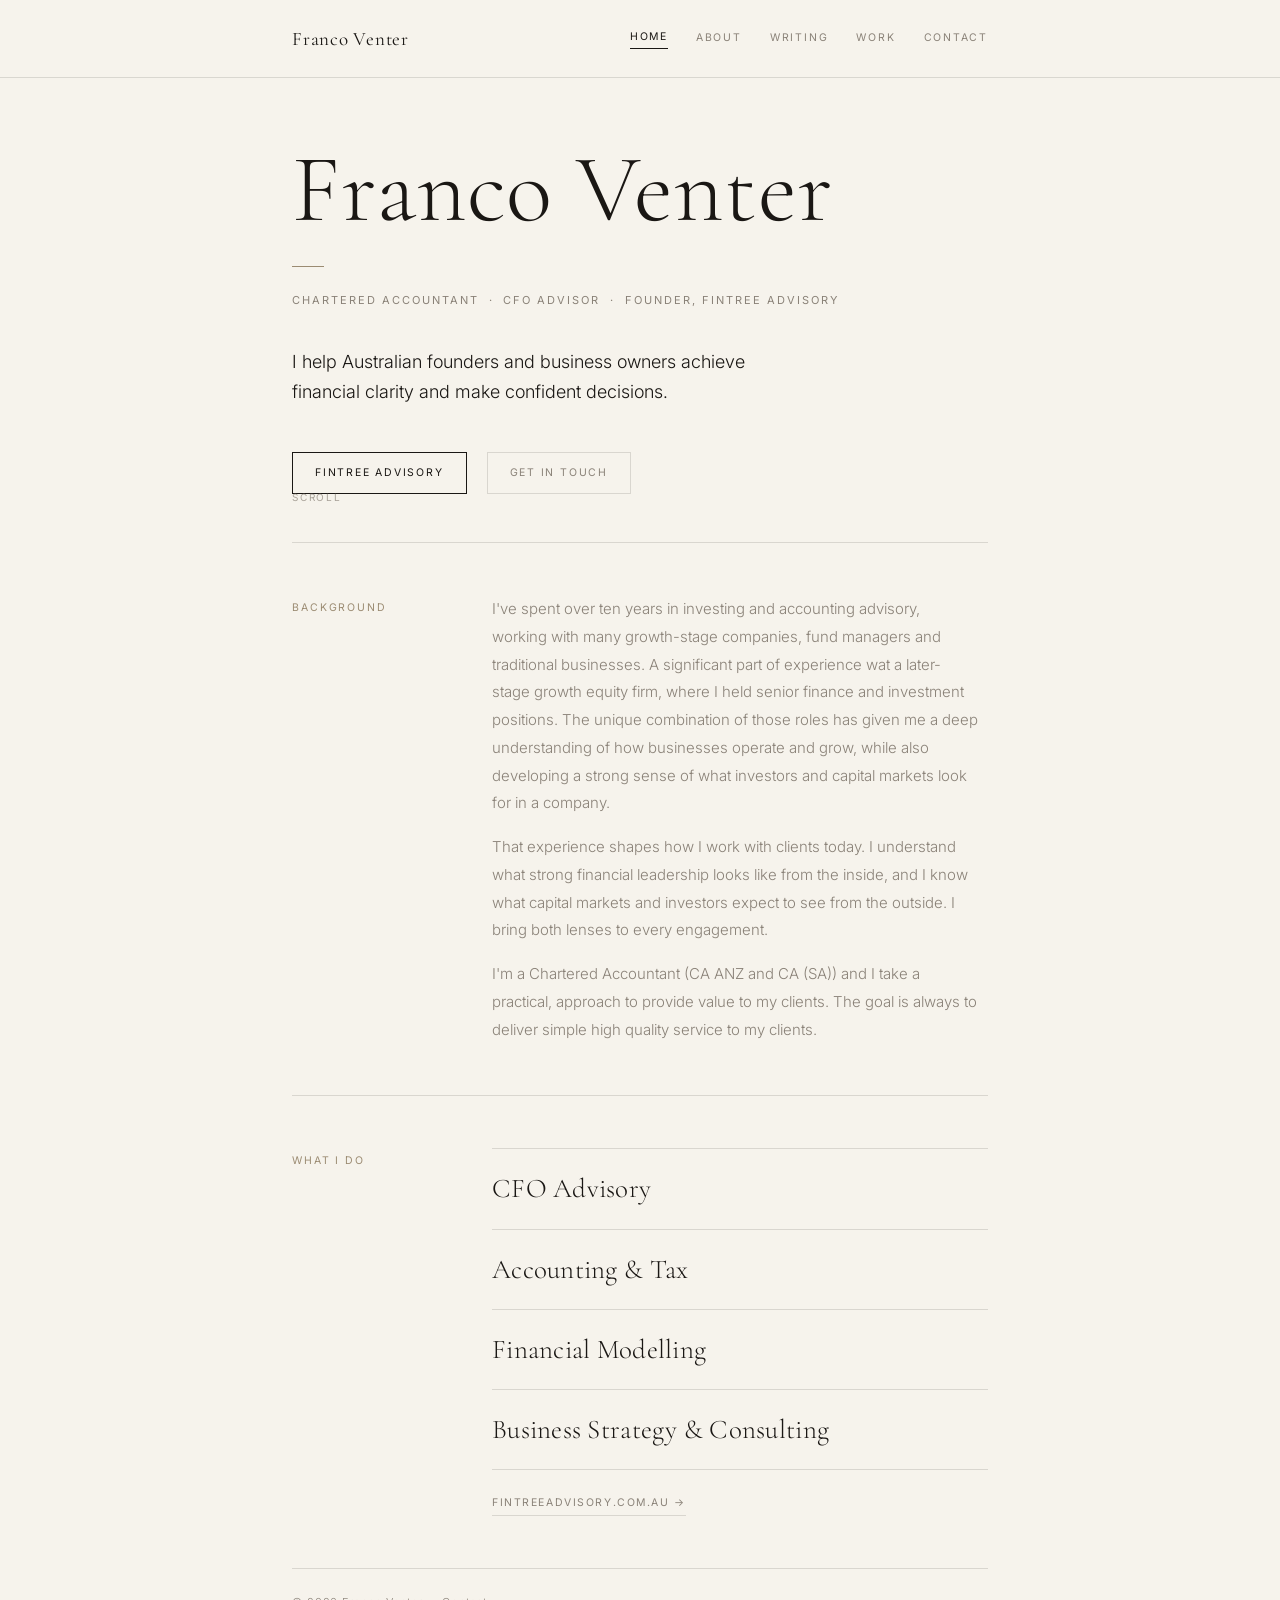
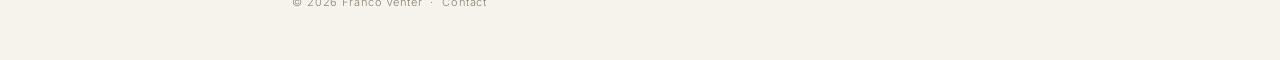
==== commit 43bffd00: "Update background section and enhance call-to-action with scroll hint" ====
--- a/index.html
+++ b/index.html
@@ -40,6 +40,7 @@
         <a class="button" href="https://www.fintreeadvisory.com.au" target="_blank" rel="noopener">Fintree Advisory</a>
         <a class="button button-ghost" href="contact.html">Get in touch</a>
       </div>
+      <span class="scroll-hint">Scroll</span>
     </section>
 
     <!-- ── Background ── -->
@@ -47,10 +48,11 @@
       <p class="section-label">Background</p>
       <div class="section-body">
         <p>
-          I've spent over ten years in corporate finance, working across growth-stage
-          companies and investment management. A significant part of that was at a
-          later-stage VC fund, where I held senior finance and investment positions —
-          giving me a rare perspective as both an operator and an investor.
+          I've spent over ten years in investing and accounting advisory, working with many growth-stage
+          companies, fund managers and traditional businesses. A significant part of experience wat a
+          later-stage growth equity firm, where I held senior finance and investment positions.
+          The unique combination of those roles has given me a deep understanding of how businesses operate and grow, while also  
+          developing a strong sense of what investors and capital markets look for in a company.
         </p>
         <p>
           That experience shapes how I work with clients today. I understand what
@@ -59,9 +61,9 @@
           both lenses to every engagement.
         </p>
         <p>
-          I'm a Chartered Accountant — CA ANZ and CA (SA) — and I take a practical,
-          business-focused approach to financial advice. The goal is always clarity
-          and control, not complexity.
+          I'm a Chartered Accountant (CA ANZ and CA (SA)) and I take a practical,
+          approach to provide value to my clients. The goal is always to deliver
+          simple high quality service to my clients.
         </p>
       </div>
     </section>
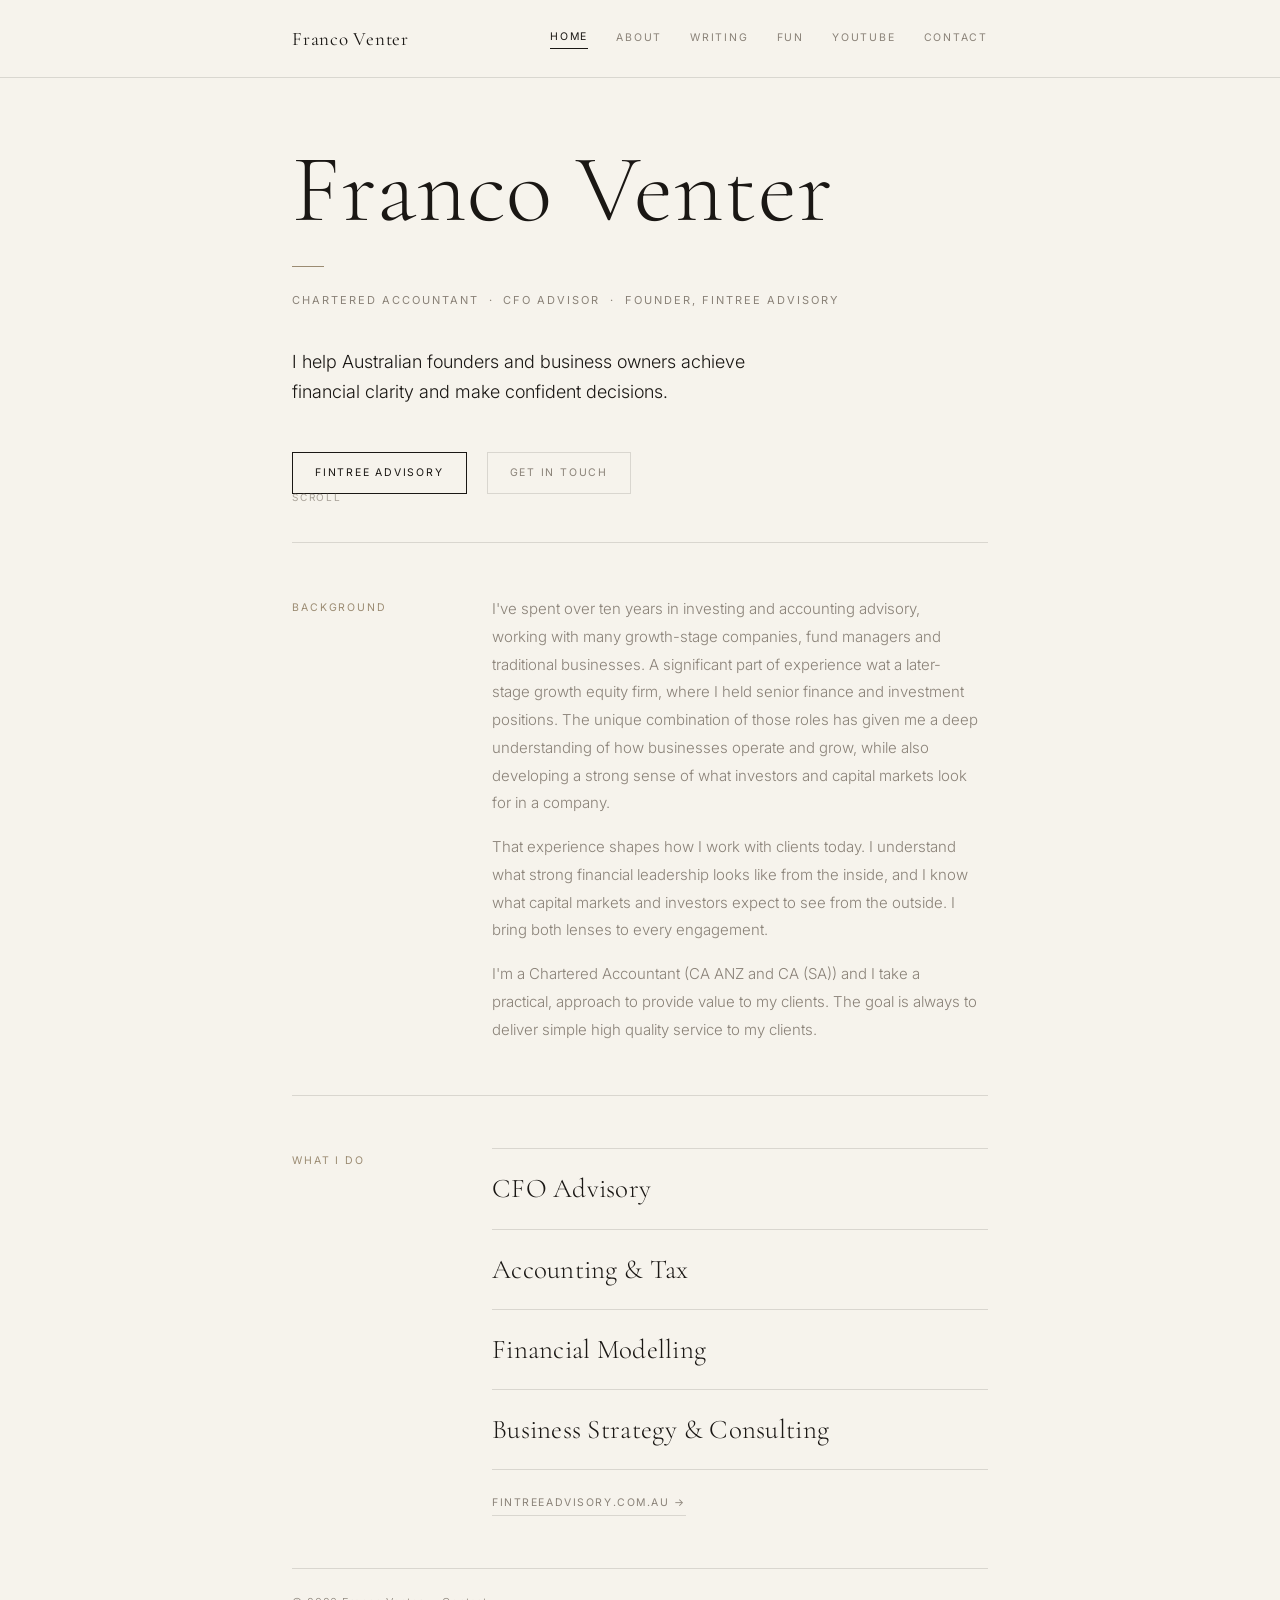
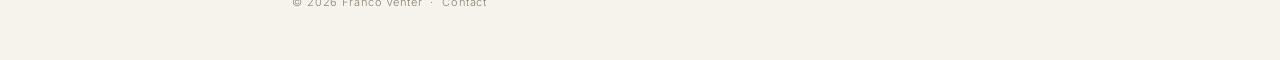
==== commit 1d1d5506: "Add YouTube page, rename Work to Fun, update site navigation Renames work.html to fun.html with trac" ====
--- a/index.html
+++ b/index.html
@@ -19,7 +19,8 @@
         <a class="nav-link is-active" href="index.html">Home</a>
         <a class="nav-link" href="about.html">About</a>
         <a class="nav-link" href="writing.html">Writing</a>
-        <a class="nav-link" href="work.html">Work</a>
+        <a class="nav-link" href="fun.html">Fun</a>
+        <a class="nav-link" href="youtube.html">YouTube</a>
         <a class="nav-link" href="contact.html">Contact</a>
       </nav>
     </div>
--- a/css/styles.css
+++ b/css/styles.css
@@ -348,6 +348,220 @@
   max-width: 52ch;
 }
 
+/* ─── Writing page ────────────────────────────────────── */
+
+.writing-sections {
+  display: flex;
+  flex-direction: column;
+}
+
+.writing-section {
+  display: grid;
+  grid-template-columns: 148px 1fr;
+  gap: 0 52px;
+  padding: 52px 0;
+  margin-top: 40px;
+  border-top: 1px solid var(--border);
+}
+
+.writing-section-label {
+  font-size: 10.5px;
+  font-weight: 400;
+  letter-spacing: 0.18em;
+  text-transform: uppercase;
+  color: var(--gold);
+  padding-top: 4px;
+}
+
+.writing-section-body {
+  min-width: 0;
+}
+
+.writing-section-desc {
+  font-size: 13px;
+  font-weight: 300;
+  color: var(--muted);
+  letter-spacing: 0.02em;
+  margin-bottom: 28px;
+}
+
+.post-list {
+  list-style: none;
+  padding: 0;
+  margin: 0;
+  margin-top: 10px;
+}
+
+.post-list li {
+  display: flex;
+  justify-content: space-between;
+  gap: 20px;
+  padding: 14px 0;
+  border-bottom: 1px solid var(--border);
+}
+
+.post-list li div {
+  max-width: 75%;
+}
+
+.post-desc {
+  margin: 6px 0 0;
+  font-size: 14px;
+  color: var(--muted);
+}
+
+.post-list li:first-child {
+  border-top: 1px solid var(--border);
+}
+
+.post-list a {
+  font-family: 'Cormorant Garamond', Georgia, serif;
+  font-size: 20px;
+  font-weight: 300;
+  color: var(--ink);
+  letter-spacing: 0.01em;
+  transition: color 0.3s var(--ease);
+  flex: 1;
+  min-width: 0;
+}
+
+.post-list a:hover {
+  color: var(--gold);
+}
+
+.post-meta {
+  font-size: 14px;
+  font-weight: 400;
+  letter-spacing: 0.14em;
+  text-transform: uppercase;
+  color: var(--muted);
+  white-space: nowrap;
+  flex-shrink: 0;
+  margin-bottom: 32px;
+}
+
+/* ─── Page intro / empty states ───────────────────────── */
+
+.page-intro {
+  max-width: 42rem;
+  color: var(--muted);
+  margin-top: 12px;
+}
+
+.post-list-empty {
+  color: var(--muted);
+  font-style: italic;
+}
+
+/* ─── Post page ───────────────────────────────────────── */
+
+.post-page {
+  padding-top: 40px;
+  padding-bottom: 60px;
+}
+
+.post {
+  max-width: 760px;
+  margin: 0 auto;
+}
+
+.post-category {
+  margin: 0 0 12px;
+  color: var(--muted);
+  letter-spacing: 0.08em;
+  text-transform: uppercase;
+  font-size: 12px;
+}
+
+.post-title {
+  margin: 0 0 14px;
+  font-family: 'Cormorant Garamond', Georgia, serif;
+  font-size: clamp(34px, 5vw, 56px);
+  font-weight: 300;
+  line-height: 1.02;
+  letter-spacing: -0.02em;
+}
+
+.post-subtitle {
+  margin: 0 0 18px;
+  font-size: 20px;
+  color: var(--muted);
+  max-width: 42rem;
+}
+
+.post-content {
+  font-size: 18px;
+  line-height: 1.85;
+  color: var(--ink);
+}
+
+.post-content p {
+  margin: 0 0 1.2em;
+}
+
+.post-content h2 {
+  font-family: 'Cormorant Garamond', Georgia, serif;
+  font-weight: 300;
+  margin-top: 2.2em;
+  margin-bottom: 0.6em;
+  font-size: 1.4rem;
+  letter-spacing: -0.02em;
+}
+
+.post-content blockquote {
+  margin: 2em 0;
+  padding: 14px 18px;
+  border-left: 3px solid var(--gold);
+  background: rgba(26, 23, 20, 0.03);
+  color: var(--muted);
+}
+
+.post-content ul,
+.post-content ol {
+  padding-left: 1.4em;
+  margin: 0 0 1.2em;
+}
+
+.post-content a {
+  color: var(--ink);
+  text-decoration: none;
+  border-bottom: 1px solid var(--border);
+  transition: border-color 0.3s var(--ease);
+}
+
+.post-content a:hover {
+  border-bottom-color: var(--ink);
+}
+
+.post-cta {
+  max-width: 760px;
+  margin: 48px auto 0;
+  padding: 22px;
+  border: 1px solid var(--border);
+  background: rgba(26, 23, 20, 0.02);
+}
+
+.post-cta h2 {
+  margin-top: 0;
+}
+
+.post-footer {
+  max-width: 760px;
+  margin: 24px auto 0;
+  color: var(--muted);
+}
+
+.post-footer a {
+  color: var(--ink);
+  text-decoration: none;
+  border-bottom: 1px solid var(--border);
+  transition: border-color 0.3s var(--ease);
+}
+
+.post-footer a:hover {
+  border-bottom-color: var(--ink);
+}
+
 /* ─── Responsive ──────────────────────────────────────── */
 
 @media (max-width: 600px) {
@@ -420,4 +634,18 @@
   .page-header {
     padding: 52px 0 40px;
   }
-}
+
+  .writing-section {
+    grid-template-columns: 1fr;
+    gap: 14px 0;
+    padding: 40px 0;
+  }
+
+  .writing-section-label {
+    padding-top: 0;
+  }
+
+  .post-list a {
+    font-size: 18px;
+  }
+}
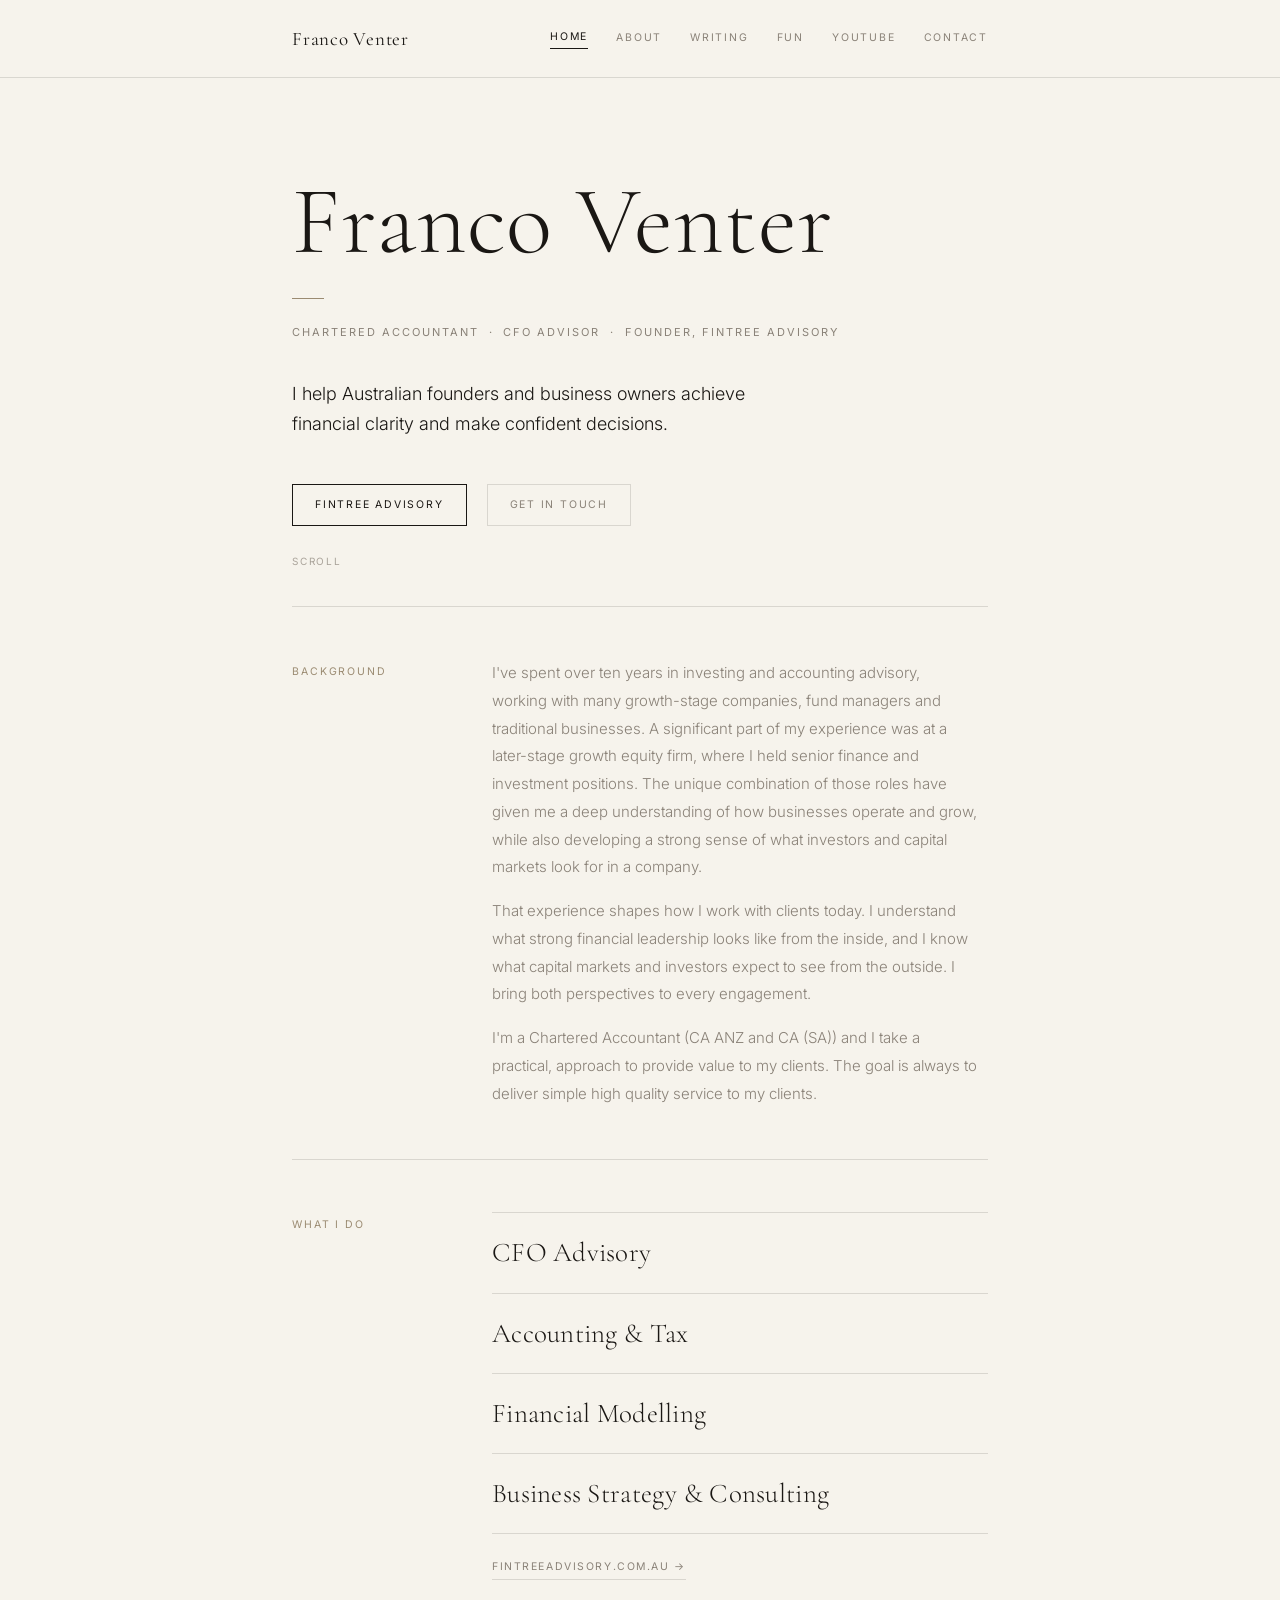
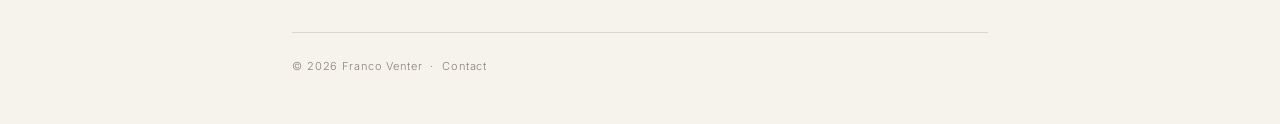
==== commit 724a46b4: "Fix typos and improve clarity in background section of index.html" ====
--- a/index.html
+++ b/index.html
@@ -50,16 +50,16 @@
       <div class="section-body">
         <p>
           I've spent over ten years in investing and accounting advisory, working with many growth-stage
-          companies, fund managers and traditional businesses. A significant part of experience wat a
-          later-stage growth equity firm, where I held senior finance and investment positions.
-          The unique combination of those roles has given me a deep understanding of how businesses operate and grow, while also  
+          companies, fund managers and traditional businesses. A significant part of my experience was
+          at a later-stage growth equity firm, where I held senior finance and investment positions.
+          The unique combination of those roles have given me a deep understanding of how businesses operate and grow, while also  
           developing a strong sense of what investors and capital markets look for in a company.
         </p>
         <p>
           That experience shapes how I work with clients today. I understand what
           strong financial leadership looks like from the inside, and I know what
           capital markets and investors expect to see from the outside. I bring
-          both lenses to every engagement.
+          both perspectives to every engagement.
         </p>
         <p>
           I'm a Chartered Accountant (CA ANZ and CA (SA)) and I take a practical,
--- a/css/styles.css
+++ b/css/styles.css
@@ -127,7 +127,7 @@
   display: flex;
   flex-direction: column;
   justify-content: center;
-  padding: 64px 0 48px;
+  padding: 96px 0 80px;
   position: relative;
 }
 
@@ -440,6 +440,35 @@
   margin-bottom: 32px;
 }
 
+/* ─── Notion embeds & placeholders ────────────────────── */
+
+.notion-embed {
+  margin-top: 16px;
+  overflow: hidden;
+  border: 1px solid var(--border);
+  background: white;
+}
+
+.notion-embed iframe {
+  width: 100%;
+  height: 600px;
+  border: none;
+}
+
+.embed-link {
+  margin-top: 10px;
+}
+
+.placeholder-box {
+  margin-top: 16px;
+  height: 200px;
+  display: flex;
+  align-items: center;
+  justify-content: center;
+  border: 1px dashed var(--border);
+  color: var(--muted);
+}
+
 /* ─── Page intro / empty states ───────────────────────── */
 
 .page-intro {
